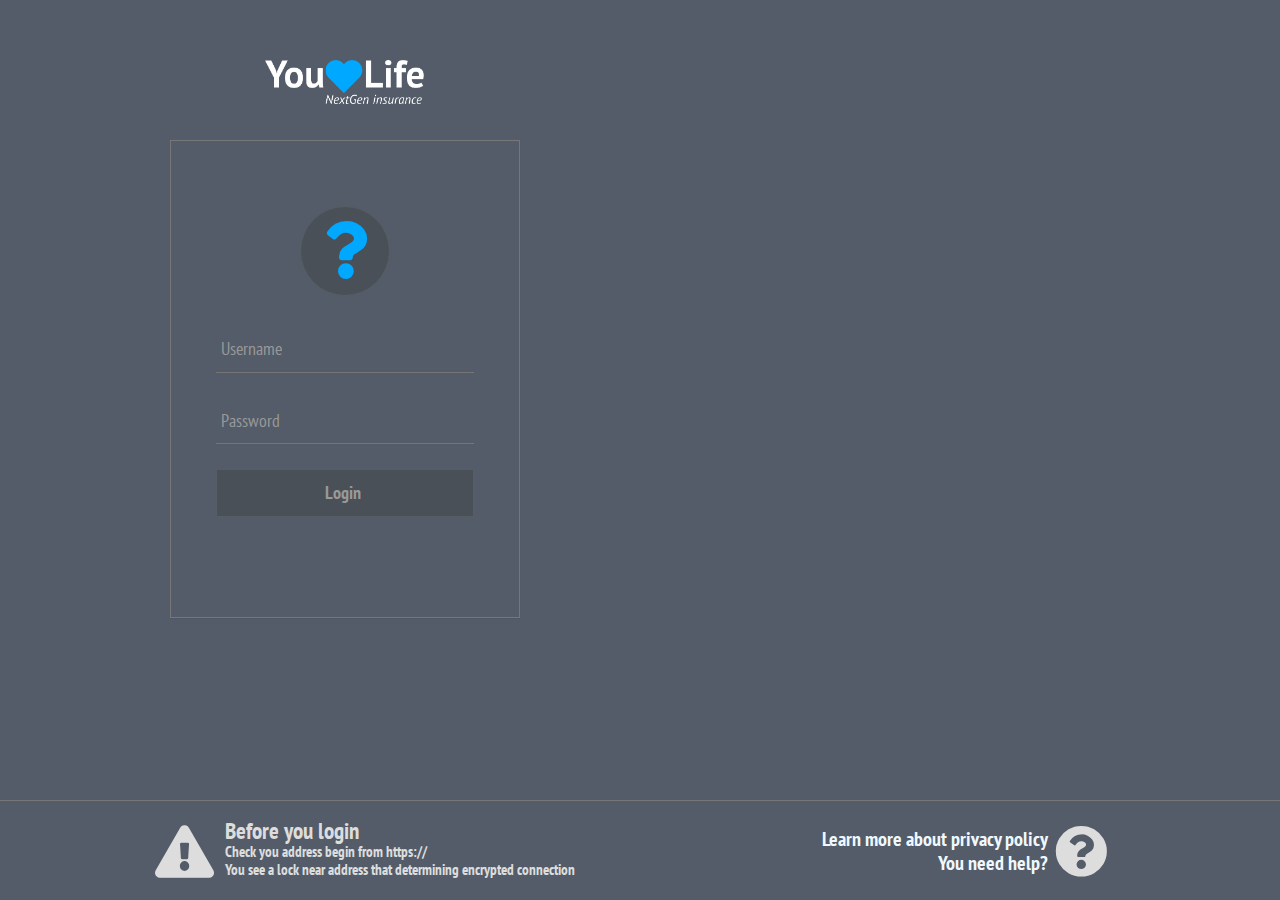
==== index.html @ 8b2998e0 "Init commit" ====
<!DOCTYPE html>
<html lang="en">
<head>
    <meta charset="UTF-8">
    <meta name="viewport" content="width=device-width, initial-scale=1.0">
    <meta http-equiv="X-UA-Compatible" content="ie=edge">
    <title>YouLoveLife Application</title>
    <link rel="stylesheet" href="data/style/bootstrap.min.css" />
    <link rel="stylesheet" href="data/style/fontawesome.min.css" />
    <link rel="stylesheet" href="data/style/fontawesome-all.min.css" />
    <link rel="stylesheet" href="data/style/style.css" />
    <link rel="stylesheet" href="data/style/style-mobile.css" />
    <script src="node-modules/angular.min.js"></script>
    <script src="node-modules/angular-route.min.js"></script>
    <script src="node-modules/angular-jwt.min.js"></script>
    <script src="node-modules/angular-ui-router.min.js"></script>
    <script src="node-modules/jquery.min.js"></script>
    <script src="node-modules/bootstrap.min.js"></script>
    <script src="node-modules/navbar.js"></script>

    <script src="app.js"></script>
    <script src="components/login/login.js"></script>
    <script src="components/dashboard/dashboard.js"></script>
    <script src="components/user-details/user-details.js"></script>
    <script src="components/navigation/navigation.js"></script>
</head>
<body ng-app="App">
    <ui-view name="login"></ui-view>
    <ui-view name="nav"></ui-view>
    <div class="container">
        <ui-view name="menu" class="ui-menu"></ui-view>
        <ui-view name="content" class="ui-content"></ui-view>
    </div>
</body>
</html>
---- data/style/style.css ----
@font-face {
    font-family: "PT Sans Narrow";
    src: url(../fonts/PTN57F.ttf);
}
@font-face {
    font-family: "PT Sans Narrow Bold";
    src: url(../fonts/PTN77F.ttf);
}
body{
    font-family: "PT Sans Narrow Bold", sans-serif;
    color: #373e48;
    font-size: 1.5em;
}
body,html{
    height: 100%;
}
a{
    color: #535c68 !important;
    text-decoration: none !important;
}
.navbar {
    border-radius: 0px;
}
.navbar-form{
    margin: 0;
}

.navbar-nav>li>a{
    padding: 0;
    color: #fff !important;
    font-size: 1.1em;
}
.navbar-nav>li>a:last-child{
    padding: 9px 15px;
}
.navbar-nav>li:last-child{
    border: 1px solid #f8f8f8;
    border-radius: 3px;
    padding: 0;
}
.navbar-form .form-control{
    text-align: right;
    border-radius: 0;
    width: 447px;
    background: #f8f8f8;
}
.inner-addon {
    position: relative;
}
.inner-addon i {
    position: absolute;
    top: 10px;
    left: 10px;
    pointer-events: none;
    color: #373e48;
}
.inner-addon input::placeholder {
    color: #373e48;
}
.navbar-default{
    background: #535c68;
    border: 0;
    padding: 18px 0;
    padding-bottom: 19px;
}

.logo{
    text-indent: -9999px;
    background: url(../images/logo-dark.png) no-repeat;
    display: block;
    width: 100px;
    height: 35px;
    margin-top:5px;
    background-size: 100%;
}
.nav-search-collapse{
    display: none;
}
.form-control2{
    display: block;
    width: 100%;
    text-align: right;
    height: 34px;
    padding: 6px 12px;
    font-size: 14px;
    line-height: 1.42857143;
    color: #555;
    background-color: #fff;
    background-image: none;
    border: 1px solid #ccc;
    border-radius: 0px;
    -webkit-box-shadow: inset 0 1px 1px rgba(0,0,0,.075);
    box-shadow: inset 0 1px 1px rgba(0,0,0,.075);
    -webkit-transition: border-color ease-in-out .15s,-webkit-box-shadow ease-in-out .15s;
    -o-transition: border-color ease-in-out .15s,box-shadow ease-in-out .15s;
    transition: border-color ease-in-out .15s,box-shadow ease-in-out .15s;
}
.nav-search-collapse .navbar-header{
    padding: 0;
    margin: 0;
    list-style-type: none;
}


.nav-search-collapse .navbar-left{
    width: calc(100% - 60px);
    float: right;
}
.nav-search-collapse .navbar-header li i{
    padding: 9.5px 12px;
    margin: 0 10px;
    border: 1px solid #ccc;
    color: #fff;
}
.nav-search-collapse .form-group{
    margin-bottom: 5px;
}

#main-menu{

}
#main-content{

}

#main-menu ul{
    list-style-type: none;
    padding:0;
    margin:0;
}
#main-menu li{
    font-size: 1.2em;
}
#main-menu li:hover{
    background: #f8f8f8;
}

#main-menu li a{
    width: 170px;
    display: block;
    float: left;
    padding: 8px 0;
}
#main-menu li i{
    width: 30px;
    text-align: left;
    display: block;
    float:left;
    line-height: 24px;
}
#main-menu li:after{
    content:"";
    clear:both;
    display:block;
}
#main-menu h3{
    color: #555555;
    margin-left: 5px;
}
.panel-heading{
    font-size: 1.3em;
}
.panel{
    border-radius: 0;
}
.panel-heading i{
    font-size: 1em;
    border: 1px solid #aaa;
    padding: 6px 4px 4px;
    color: #00a8ff;
    margin-right: 10px;
}
.panel-body{
    font-family: "PT Sans Narrow";
}
.panel-body .fas{
    color: #00a8ff;
    font-size: 1.3em;
    margin-right: 5px;
    margin-top:2px;
}
.btn{
    border-radius: 0;
    color: #fff !important;
    font-family: "PT Sans Narrow Bold";
    font-size: 1.1em;
    padding: 8px 16px;
    border: 0;
}
.btn-primary{
    background-color: #00a8ff;
}
.bg{
    background-image: url(../images/icover2.jpg);
    background-color: #535c68;
    height: calc(100% - 100px);
    background-position: center center;
    background-repeat: no-repeat;
    background-size: cover;
    width: 100%;
    float: right;
    position: absolute;
}
.bg .left-panel{
    width: 690px;
    padding: 60px 170px;
}
.bg .left-panel .logo{
    text-indent: -9999px;
    background: url(../images/logo-dark.png) no-repeat;
    display: block;
    width: 160px;
    height: 50px;
    margin-top: 5px;
    background-size: 100%;
    margin: 0 auto;
    margin-bottom: 30px;
}
.bg .left-panel .panel-default{
    background: #535c68;
    border-color: #777;
}
.bg .panel-body{
    padding: 65px 45px;
}
.bg .left-panel .panel-default .logo-container{
    background: #495057;
    width: 90px;
    height: 90px;
    margin: 0 auto;
    border: 1px solid #565e63;
    border-radius: 50%;
}
.bg .left-panel .panel-default .logo-container .user-logo{
    color: #999 !important;
    font-size: 3em;
    padding: 12px 1px;
    width: 45px;
    margin: 0 auto;
}
.bg .left-panel .panel-default form{
    padding: 30px 0;
}

.bg .left-panel .panel-default form input::placeholder {
    font-family:"PT Sans Narrow Bold";
}
.bg .left-panel .panel-default form input::-webkit-input-placeholder{
    font-family:"PT Sans Narrow Bold";
}
.bg .left-panel .panel-default form input::-moz-placeholder{
    font-family:"PT Sans Narrow Bold";
}
.bg .left-panel .panel-default form .btn{
    display: block;
    margin: 5px 0;
    border: 1px solid #565e63;
    color: #999 !important;
    font-family:"PT Sans Narrow Bold";
    border-radius: 0;
    width: 100%;
    background: #495057;
    padding: 10px 10px 10px 5px;
    font-size: 1.2em;
}
.side{
    float: left;
    background:  #535c68;
    width: 0px;
    display: none;
    height: 100%;
    border-right: 1px solid #777;
}
.side p{
    margin: 0 0 10px;
    font-size: 80px;
    font-family: "PT Sans Narrow Bold";
    color: #fff;
    line-height: 50px;
    padding-left: 32%;
}
.side h1{
    padding-top: 25px;
    padding-bottom: 15px;
    margin: 0 0 10px;
    font-size: 100px;
    font-family: "PT Sans Narrow Bold";
    color: #fff;
    padding-left: 32%;
}
.bg-footer{
    width: 100%;
    float: right;
    height: 100px;
    overflow:hidden;
    padding: 17.5px 170px;
    color: #fdfdfd;
    background: rgb(83, 92, 104);
    position: absolute;
    bottom: 0;
    border-top: 1px solid #777;
}
.bg-footer p{
    font-size: 1em;
    margin: 0;
    line-height: 18px;
    color: #ddd;
}
.bg-footer h3{
    font-size: 1.5em;
    margin: 0;
    padding: 0;
    color: #ddd;
}
.bg-footer a{
    color: aliceblue !important;
    font-size: 0.9em;
}
.bg-footer i{
    font-size: 3.5em;
    line-height: 66px;
    color: #ddd;
}
.bg-footer .footer-left {
    float:left;
    width:60%;
}
.bg-footer .footer-right {
    float:left;
    width:40%;
}
.bg-footer:after{
    display: block;
    content: "";
    clear:both;
}
.bg-footer .col-footer-left{
    float: left;
    width: 70px;
}
.bg-footer .col-footer-right{
    float: left;
    width: calc(100% - 70px);
}
/* form starting stylings ------------------------------- */
.group 			  {
    position:relative;
    margin-bottom:25px;
}
input 				{
    font-size:18px;
    padding:10px 10px 10px 5px;
    display:block;
    width: 100%;
    background: transparent;
    border:none;
    border-bottom:1px solid #757575;
    color: #fff;
}
input:focus 		{ outline:none; }

/* LABEL ======================================= */
label 				 {
    color:#999;
    font-size:18px;
    font-weight:normal;
    position:absolute;
    pointer-events:none;
    left:5px;
    top:10px;
    transition:0.2s ease all;
    -moz-transition:0.2s ease all;
    -webkit-transition:0.2s ease all;
}

/* active state */
input:focus ~ label, input:valid ~ label 		{
    top:-20px;
    font-size:14px;
    color:#fff;
}

/* BOTTOM BARS ================================= */
.bar 	{ position:relative; display:block; width:100%; }
.bar:before, .bar:after 	{
    content:'';
    height:2px;
    width:0;
    bottom:1px;
    position:absolute;
    background:#ddd;
    transition:0.2s ease all;
    -moz-transition:0.2s ease all;
    -webkit-transition:0.2s ease all;
}
.bar:before {
    left:50%;
}
.bar:after {
    right:50%;
}

/* active state */
input:focus ~ .bar:before, input:focus ~ .bar:after {
    width:50%;
}

/* HIGHLIGHTER ================================== */
.highlight {
    position:absolute;
    height:60%;
    width:100px;
    top:25%;
    left:0;
    pointer-events:none;
    opacity:0.5;
}

/* active state */
input:focus ~ .highlight {
    -webkit-animation:inputHighlighter 0.3s ease;
    -moz-animation:inputHighlighter 0.3s ease;
    animation:inputHighlighter 0.3s ease;
}

/* ANIMATIONS ================ */
@-webkit-keyframes inputHighlighter {
    from { background:#ddd; }
    to 	{ width:0; background:transparent; }
}
@-moz-keyframes inputHighlighter {
    from { background:#ddd; }
    to 	{ width:0; background:transparent; }
}
@keyframes inputHighlighter {
    from { background:#ddd; }
    to 	{ width:0; background:transparent; }
}

span.message{
    color: #ff7675;
}

/*Angular*/

.ui-menu{
    float: left;
    width: 200px;
}
.ui-content{
    float:left;
    margin-left: 15px;
    width: calc(100% - 215px);
}
---- data/style/style-mobile.css ----
@media only screen and (max-width: 768px) {
    .navbar-header{
        float: left;
        margin: 0;
    }
    .container-fluid>.navbar-collapse, .container-fluid>.navbar-header, .container>.navbar-collapse, .container>.navbar-header{
        margin-left: 0;
        margin-right: 0;
    }
    .navbar-nav{
        margin: 0;
        float: right;
    }
    .navbar-nav>li{
        float: left;
    }

    .navbar-default .navbar-collapse, .navbar-default .navbar-form{
        display: none;
    }
    .navbar-nav>li:first-child{
        display: block;
    }
}

@media only screen and (min-width: 768px) {

    .navbar-nav>li:first-child{
        display: none;
    }

    .navbar-form .form-control{
        width: 250px;
    }
    .nav-all-collapse{
        display: block!important;
    }
    .nav-search-collapse{
        display: none!important;
    }
}
@media only screen and (max-height: 767px) {

    .bg{
        height: 767px;
        position: relative;
    }
    .bg-footer{
        position: relative;
        bottom: 0;
    }
}

@media only screen and (min-width: 992px) {

    .navbar-form .form-control{
        width: 447px;
    }


}
@media only screen and (max-width: 1045px) {

    .bg-footer{
        height: 200px;
    }
    .bg-footer .footer-right{
        width:100%;
        padding: 10px 0;
    }
    .bg-footer .footer-left{
        width:100%;
        padding: 10px 0;
    }
    .bg-footer .col-footer-right {
        text-align: center!important;
        float: right;
    }
    .bg .left-panel {
        width: 690px;
        padding: 60px 140px;
        margin: 0 auto;
    }
}
@media only screen and (max-width: 707px) {

    .bg .left-panel {
        width: 400px;
        padding: 60px 60px;
        margin: 0 auto;
    }
    .bg-footer{
        padding: 17.5px 70px;
    }
    .bg-footer p{
        font-size: 0.8em;
    }
    .bg-footer h3{
        font-size: 1em;
    }
}
@media only screen and (min-width: 480px) {
    .navbar-nav>li:nth-child(2){
        display: none;
    }
}
@media only screen and (max-width: 480px) {

    .bg .left-panel {
        width: 320px;
        padding: 60px 20px;
        margin: 0 auto;
    }
    #main-menu {
        width: 100%;
        text-align: center;
    }
    #main-menu li a{
        display: block;
        padding: 20px 0;
    }
    #main-content {
        width: 95%;
    }
    .navbar-default{
        padding: 18px 18px;
    }
    .navbar{
        margin-bottom:0;
    }
    #main-menu li a {
        display: block;
        padding: 16px 0;
        width: 100%;
    }
    #main-menu li i {
        width: 30px;
        text-align: center;
        float: none;
        display: inline;
    }
    .container{
        width: 100%;
        padding: 0;
    }
    .logo{
        margin: 0 auto;
    }
    .navbar-nav{
        float:none;
    }
    .navbar-header{
        float:none;
    }
    .row{
        margin: 0;
    }
    .navbar-nav>li{
        padding: 9px 14px;
    }
    .navbar-nav>li>a{
        font-size: 0.9em;
    }
    #main-menu{
        display: none;
    }
    #main-menu ul li:nth-child(odd):not(h3){
        background:#95afc0;
    }
    #main-menu ul li:nth-child(even):not(h3){
        background:#535c68;
    }
    #main-menu ul li:nth-child(even):not(h3) a{
        color: #fff!important;
    }
    #main-menu h3{
        display: none;
    }
    #main-content{
        margin-top: 15px;
    }
    .navbar-nav>li:nth-child(2){
        display: block;
    }
}
@media only screen and (max-width: 320px) {

    .bg .left-panel {
        width: 280px;
        padding: 60px 18px;
        margin: 0 auto;
    }
}
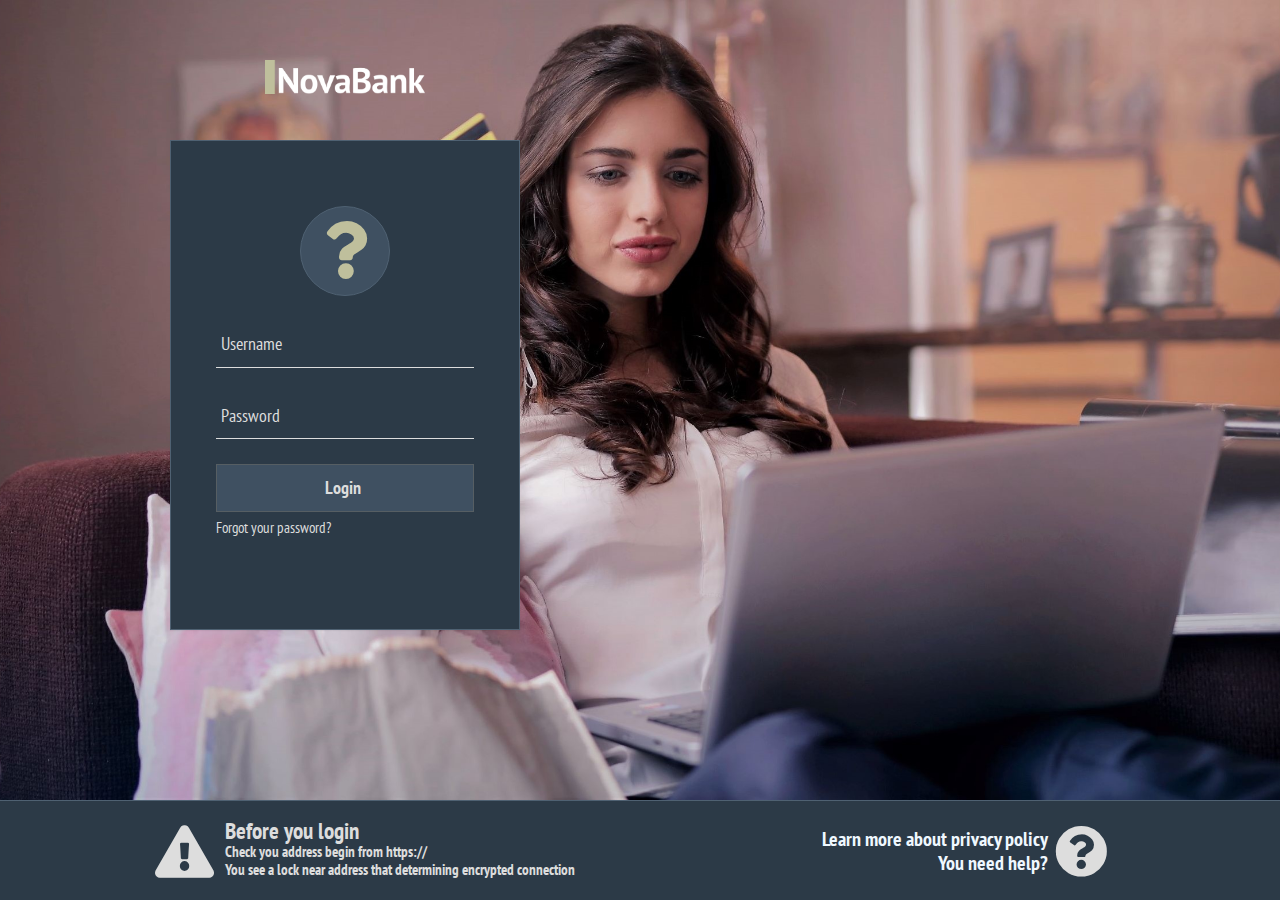
==== commit 29004b9f: "Updaded styles graphics" ====
--- a/index.html
+++ b/index.html
@@ -4,7 +4,7 @@
     <meta charset="UTF-8">
     <meta name="viewport" content="width=device-width, initial-scale=1.0">
     <meta http-equiv="X-UA-Compatible" content="ie=edge">
-    <title>YouLoveLife Application</title>
+    <title>Novabank Application</title>
     <link rel="stylesheet" href="data/style/bootstrap.min.css" />
     <link rel="stylesheet" href="data/style/fontawesome.min.css" />
     <link rel="stylesheet" href="data/style/fontawesome-all.min.css" />
--- a/data/style/style.css
+++ b/data/style/style.css
@@ -58,7 +58,7 @@
     color: #373e48;
 }
 .navbar-default{
-    background: #535c68;
+    background: rgb(44, 58, 71);
     border: 0;
     padding: 18px 0;
     padding-bottom: 19px;
@@ -68,7 +68,7 @@
     text-indent: -9999px;
     background: url(../images/logo-dark.png) no-repeat;
     display: block;
-    width: 100px;
+    width: 110px;
     height: 35px;
     margin-top:5px;
     background-size: 100%;
@@ -174,7 +174,7 @@
     font-family: "PT Sans Narrow";
 }
 .panel-body .fas{
-    color: #00a8ff;
+    color: #bfbf9c;
     font-size: 1.3em;
     margin-right: 5px;
     margin-top:2px;
@@ -191,10 +191,10 @@
     background-color: #00a8ff;
 }
 .bg{
-    background-image: url(../images/icover2.jpg);
+    background-image: url(../images/icover.jpg);
     background-color: #535c68;
     height: calc(100% - 100px);
-    background-position: center center;
+    background-position: center top;
     background-repeat: no-repeat;
     background-size: cover;
     width: 100%;
@@ -217,18 +217,18 @@
     margin-bottom: 30px;
 }
 .bg .left-panel .panel-default{
-    background: #535c68;
-    border-color: #777;
+    background: #2C3A47;
+    border-color: #4f6172;
 }
 .bg .panel-body{
     padding: 65px 45px;
 }
 .bg .left-panel .panel-default .logo-container{
-    background: #495057;
+    background: #3f5061;
     width: 90px;
     height: 90px;
     margin: 0 auto;
-    border: 1px solid #565e63;
+    border: 1px solid #4f6172;
     border-radius: 50%;
 }
 .bg .left-panel .panel-default .logo-container .user-logo{
@@ -239,7 +239,7 @@
     margin: 0 auto;
 }
 .bg .left-panel .panel-default form{
-    padding: 30px 0;
+    padding: 25px 0;
 }
 
 .bg .left-panel .panel-default form input::placeholder {
@@ -255,11 +255,11 @@
     display: block;
     margin: 5px 0;
     border: 1px solid #565e63;
-    color: #999 !important;
+    color: rgb(221, 221, 221) !important;
     font-family:"PT Sans Narrow Bold";
     border-radius: 0;
     width: 100%;
-    background: #495057;
+    background: #3f5061;
     padding: 10px 10px 10px 5px;
     font-size: 1.2em;
 }
@@ -295,10 +295,10 @@
     overflow:hidden;
     padding: 17.5px 170px;
     color: #fdfdfd;
-    background: rgb(83, 92, 104);
+    background: #2C3A47;
     position: absolute;
     bottom: 0;
-    border-top: 1px solid #777;
+    border-top: 1px solid #4f6172;
 }
 .bg-footer p{
     font-size: 1em;
@@ -354,14 +354,14 @@
     width: 100%;
     background: transparent;
     border:none;
-    border-bottom:1px solid #757575;
+    border-bottom:1px solid rgb(221, 221, 221);
     color: #fff;
 }
 input:focus 		{ outline:none; }
 
 /* LABEL ======================================= */
 label 				 {
-    color:#999;
+    color:rgb(221, 221, 221);
     font-size:18px;
     font-weight:normal;
     position:absolute;
@@ -440,7 +440,9 @@
 span.message{
     color: #ff7675;
 }
-
+span.links{
+    color: rgb(221, 221, 221);
+}
 /*Angular*/
 
 .ui-menu{
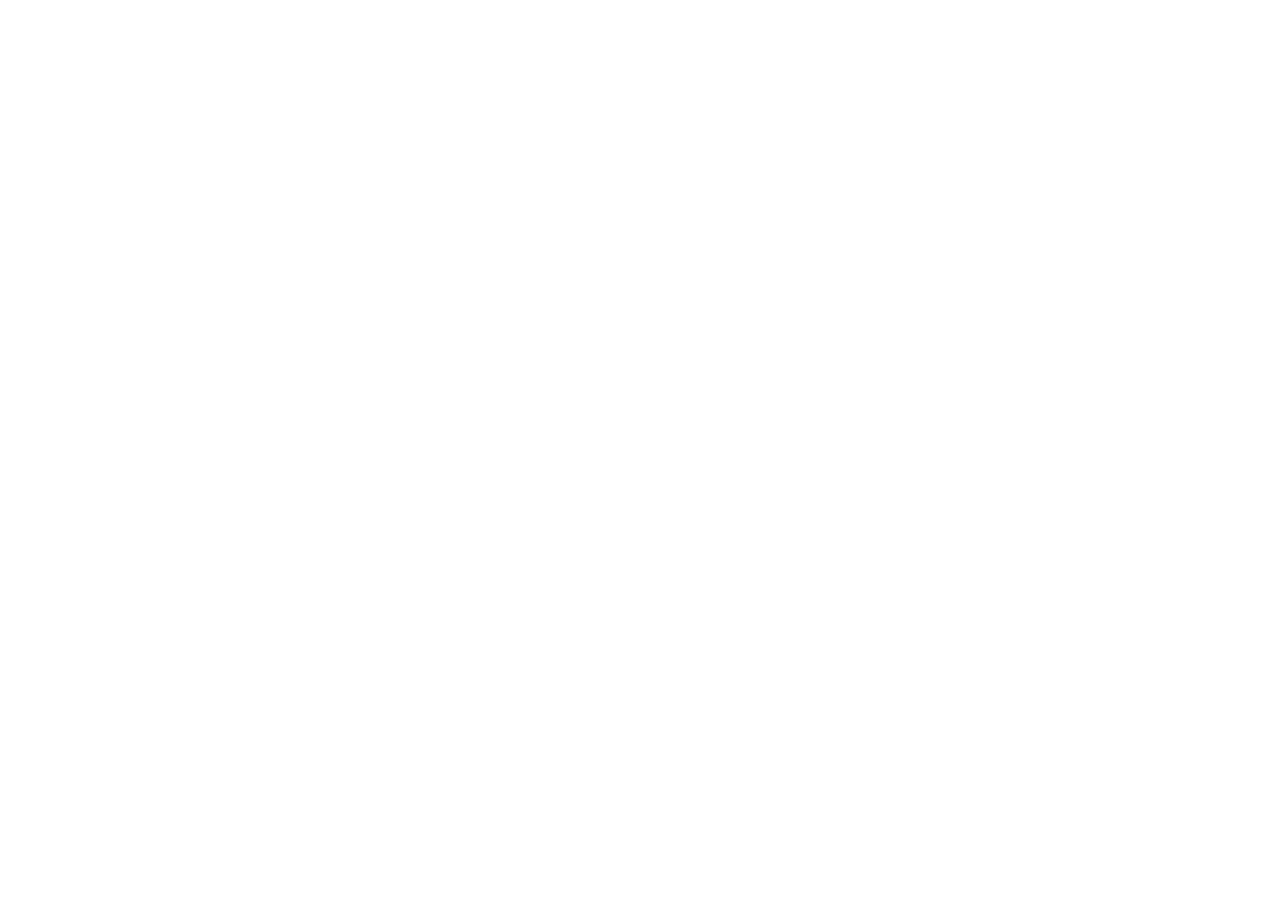
==== commit f8b9157c: "Added transfer component" ====
--- a/index.html
+++ b/index.html
@@ -11,9 +11,10 @@
     <link rel="stylesheet" href="data/style/style.css" />
     <link rel="stylesheet" href="data/style/style-mobile.css" />
     <script src="node-modules/angular.min.js"></script>
-    <script src="node-modules/angular-route.min.js"></script>
     <script src="node-modules/angular-jwt.min.js"></script>
+    <script src="node-modules/betsol-load-stylesheet.min.js"></script>
     <script src="node-modules/angular-ui-router.min.js"></script>
+    <script src="node-modules/angular-ui-router-css.js"></script>
     <script src="node-modules/jquery.min.js"></script>
     <script src="node-modules/bootstrap.min.js"></script>
     <script src="node-modules/navbar.js"></script>
@@ -23,6 +24,7 @@
     <script src="components/dashboard/dashboard.js"></script>
     <script src="components/user-details/user-details.js"></script>
     <script src="components/navigation/navigation.js"></script>
+    <script src="components/new-transfer/new-transfer.js"></script>
 </head>
 <body ng-app="App">
     <ui-view name="login"></ui-view>
--- a/data/style/style.css
+++ b/data/style/style.css
@@ -14,6 +14,9 @@
 body,html{
     height: 100%;
 }
+.lighter{
+    font-family: "PT Sans Narrow", sans-serif;
+}
 a{
     color: #535c68 !important;
     text-decoration: none !important;
@@ -24,7 +27,9 @@
 .navbar-form{
     margin: 0;
 }
-
+.btn-bank{
+    background: #bfbf9c;
+}
 .navbar-nav>li>a{
     padding: 0;
     color: #fff !important;
@@ -70,6 +75,7 @@
     display: block;
     width: 110px;
     height: 35px;
+    margin-right: 50px;
     margin-top:5px;
     background-size: 100%;
 }
@@ -134,18 +140,25 @@
 #main-menu li:hover{
     background: #f8f8f8;
 }
+#main-menu li:active{
+    background: #f8f8f8;
+}
 
 #main-menu li a{
     width: 170px;
     display: block;
     float: left;
     padding: 8px 0;
+}
+.text-bank{
+    color: #bfbf9c;
 }
 #main-menu li i{
     width: 30px;
     text-align: left;
     display: block;
     float:left;
+    margin-left: 5px;
     line-height: 24px;
 }
 #main-menu li:after{
@@ -159,26 +172,52 @@
 }
 .panel-heading{
     font-size: 1.3em;
+    background-color: rgb(44, 58, 71)!important;
+    color: #fff!important;
 }
 .panel{
     border-radius: 0;
 }
 .panel-heading i{
     font-size: 1em;
-    border: 1px solid #aaa;
     padding: 6px 4px 4px;
-    color: #00a8ff;
+    background: #bfbf9c;
+    width:28px;
+    height:28px;
     margin-right: 10px;
 }
 .panel-body{
     font-family: "PT Sans Narrow";
 }
-.panel-body .fas{
-    color: #bfbf9c;
-    font-size: 1.3em;
-    margin-right: 5px;
-    margin-top:2px;
-}
+
+.list-group{
+    border: 0;
+    border-radius:0;
+    margin:0;
+}
+.list-group-item-text{
+    line-height: 1;
+}
+hr{
+    border-top-color: #ddd;
+}
+.list-group-item:first-child{
+    border: 0;
+    border-radius:0;
+}
+.list-group-item:last-child{
+    border: 0;
+    border-radius:0;
+}
+.list-group-item{
+    border: 0;
+    border-radius:0;
+    margin: 0;
+}
+.list-group-item:nth-child(n){
+    border-bottom: 1px solid #f0f0f0;
+}
+
 .btn{
     border-radius: 0;
     color: #fff !important;
@@ -234,7 +273,7 @@
 .bg .left-panel .panel-default .logo-container .user-logo{
     color: #999 !important;
     font-size: 3em;
-    padding: 12px 1px;
+    padding: 12px 5px;
     width: 45px;
     margin: 0 auto;
 }
@@ -342,100 +381,6 @@
     float: left;
     width: calc(100% - 70px);
 }
-/* form starting stylings ------------------------------- */
-.group 			  {
-    position:relative;
-    margin-bottom:25px;
-}
-input 				{
-    font-size:18px;
-    padding:10px 10px 10px 5px;
-    display:block;
-    width: 100%;
-    background: transparent;
-    border:none;
-    border-bottom:1px solid rgb(221, 221, 221);
-    color: #fff;
-}
-input:focus 		{ outline:none; }
-
-/* LABEL ======================================= */
-label 				 {
-    color:rgb(221, 221, 221);
-    font-size:18px;
-    font-weight:normal;
-    position:absolute;
-    pointer-events:none;
-    left:5px;
-    top:10px;
-    transition:0.2s ease all;
-    -moz-transition:0.2s ease all;
-    -webkit-transition:0.2s ease all;
-}
-
-/* active state */
-input:focus ~ label, input:valid ~ label 		{
-    top:-20px;
-    font-size:14px;
-    color:#fff;
-}
-
-/* BOTTOM BARS ================================= */
-.bar 	{ position:relative; display:block; width:100%; }
-.bar:before, .bar:after 	{
-    content:'';
-    height:2px;
-    width:0;
-    bottom:1px;
-    position:absolute;
-    background:#ddd;
-    transition:0.2s ease all;
-    -moz-transition:0.2s ease all;
-    -webkit-transition:0.2s ease all;
-}
-.bar:before {
-    left:50%;
-}
-.bar:after {
-    right:50%;
-}
-
-/* active state */
-input:focus ~ .bar:before, input:focus ~ .bar:after {
-    width:50%;
-}
-
-/* HIGHLIGHTER ================================== */
-.highlight {
-    position:absolute;
-    height:60%;
-    width:100px;
-    top:25%;
-    left:0;
-    pointer-events:none;
-    opacity:0.5;
-}
-
-/* active state */
-input:focus ~ .highlight {
-    -webkit-animation:inputHighlighter 0.3s ease;
-    -moz-animation:inputHighlighter 0.3s ease;
-    animation:inputHighlighter 0.3s ease;
-}
-
-/* ANIMATIONS ================ */
-@-webkit-keyframes inputHighlighter {
-    from { background:#ddd; }
-    to 	{ width:0; background:transparent; }
-}
-@-moz-keyframes inputHighlighter {
-    from { background:#ddd; }
-    to 	{ width:0; background:transparent; }
-}
-@keyframes inputHighlighter {
-    from { background:#ddd; }
-    to 	{ width:0; background:transparent; }
-}
 
 span.message{
     color: #ff7675;
@@ -454,3 +399,4 @@
     margin-left: 15px;
     width: calc(100% - 215px);
 }
+
--- a/data/style/style-mobile.css
+++ b/data/style/style-mobile.css
@@ -105,6 +105,12 @@
     }
 }
 @media only screen and (max-width: 480px) {
+.ui-content {
+    margin: 0 auto;
+    width: 100%;
+}
+}
+@media only screen and (max-width: 480px) {
 
     .bg .left-panel {
         width: 320px;
@@ -120,7 +126,7 @@
         padding: 20px 0;
     }
     #main-content {
-        width: 95%;
+        width: 98%;
     }
     .navbar-default{
         padding: 18px 18px;
@@ -183,6 +189,16 @@
         display: block;
     }
 }
+@media only screen and (max-width: 481px) {
+.navbar-nav>li{
+    padding: 4px 7px;
+}
+}
+@media only screen and (max-width: 433px) {
+    .navbar-nav>li{
+        padding: 0;
+    }
+    }
 @media only screen and (max-width: 320px) {
 
     .bg .left-panel {
@@ -190,5 +206,8 @@
         padding: 60px 18px;
         margin: 0 auto;
     }
-}
-
+    .navbar-nav>li{
+        padding: 4px 7px;
+    }
+}
+
